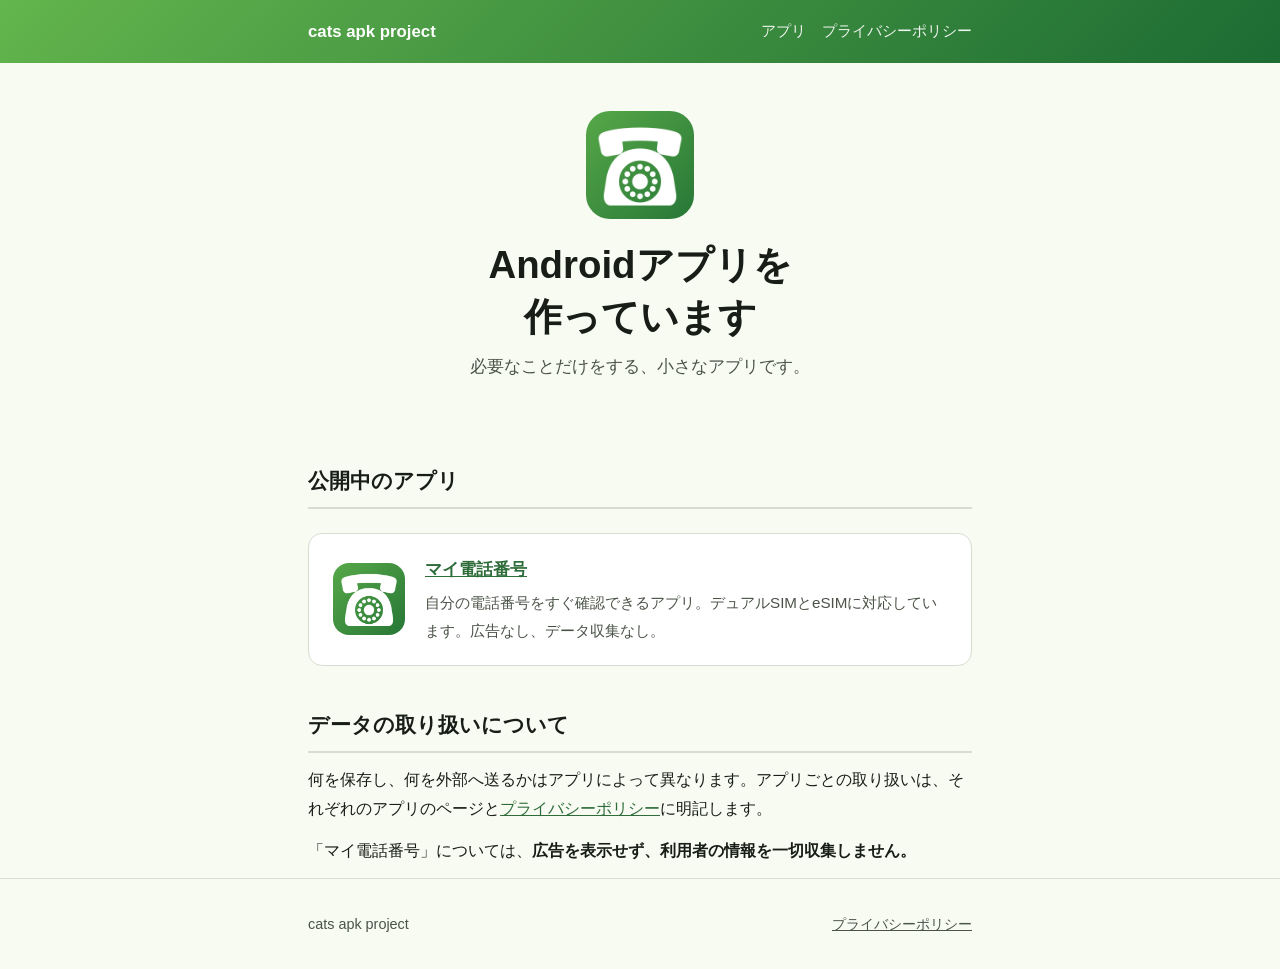
==== index.html @ 89dac84a "初版: サイトとプライバシーポリシー GitHub Pages で公開する静的サイト。Google Sites から移す。  - index.html             トップ - myphon" ====
<!DOCTYPE html>
<html lang="ja">
<head>
<meta charset="utf-8">
<meta name="viewport" content="width=device-width, initial-scale=1">
<title>cats apk project</title>
<meta name="description" content="Androidアプリを作っています。アプリごとのデータの取り扱いと、プライバシーポリシーを掲載しています。">
<link rel="icon" href="assets/icon.png">
<link rel="stylesheet" href="assets/style.css">
</head>
<body>

<!--
  日本語の文は1行に収めること。ソースの改行が半角スペースとして描画されるため、
  文の途中で改行すると「情報の 取り扱い」のように余計な空きが出る。
-->

<header class="site-header">
  <div class="wrap">
    <a href="./">cats apk project</a>
    <nav>
      <a href="myphonenumber.html">アプリ</a>
      <a href="privacy-policy.html">プライバシーポリシー</a>
    </nav>
  </div>
</header>

<main class="wrap">

  <section class="hero">
    <img class="icon" src="assets/icon.png" alt="">
    <h1>Androidアプリを<br>作っています</h1>
    <p class="lead">必要なことだけをする、小さなアプリです。</p>
  </section>

  <h2>公開中のアプリ</h2>

  <div class="card">
    <div class="app-row">
      <img src="assets/icon.png" alt="マイ電話番号のアイコン">
      <div>
        <h3 style="margin:0"><a href="myphonenumber.html">マイ電話番号</a></h3>
        <p>自分の電話番号をすぐ確認できるアプリ。デュアルSIMとeSIMに対応しています。広告なし、データ収集なし。</p>
      </div>
    </div>
  </div>

  <h2>データの取り扱いについて</h2>

  <!--
    ここでアプリ全体を主語にしないこと。「すべてのアプリが広告なし」と書くと、
    今後広告入りのアプリを出したときに、この記述が嘘になる。
    広告やデータ収集の有無は、必ずアプリごとに書く。
  -->

  <p>何を保存し、何を外部へ送るかはアプリによって異なります。アプリごとの取り扱いは、それぞれのアプリのページと<a href="privacy-policy.html">プライバシーポリシー</a>に明記します。</p>

  <p>「マイ電話番号」については、<strong>広告を表示せず、利用者の情報を一切収集しません。</strong></p>

</main>

<footer class="site-footer">
  <div class="wrap">
    <span>cats apk project</span>
    <span><a href="privacy-policy.html">プライバシーポリシー</a></span>
  </div>
</footer>

</body>
</html>
---- assets/style.css ----
/*
  配色はアプリアイコンの緑グラデーション (#63B54D -> #1C6B33) に合わせている。
  ダークテーマは prefers-color-scheme で切り替える。
*/

:root {
  --brand: #2e6c3a;
  --brand-light: #63b54d;
  --brand-dark: #1c6b33;
  --bg: #f7fbf2;
  --surface: #ffffff;
  --surface-alt: #ebefe6;
  --text: #191d17;
  --text-muted: #4b5348;
  --border: #d7ddd2;
  --max: 44rem;
}

@media (prefers-color-scheme: dark) {
  :root {
    --brand: #96d59b;
    --brand-light: #96d59b;
    --brand-dark: #135225;
    --bg: #111410;
    --surface: #1a1c19;
    --surface-alt: #1e201d;
    --text: #e1e4db;
    --text-muted: #b3b9ad;
    --border: #333630;
  }
}

* { box-sizing: border-box; }

html { -webkit-text-size-adjust: 100%; }

body {
  margin: 0;
  background: var(--bg);
  color: var(--text);
  font-family: -apple-system, BlinkMacSystemFont, "Hiragino Sans",
    "Hiragino Kaku Gothic ProN", "Noto Sans JP", "Yu Gothic", Meiryo,
    "Segoe UI", Roboto, sans-serif;
  line-height: 1.85;
  font-size: 16px;
}

.wrap {
  max-width: var(--max);
  margin: 0 auto;
  padding: 0 1.25rem;
}

/* ---- ヘッダー ---- */

.site-header {
  background: linear-gradient(135deg, #63b54d 0%, #1c6b33 100%);
  color: #fff;
  padding: 1rem 0;
}

.site-header .wrap {
  display: flex;
  align-items: center;
  gap: 0.75rem;
  flex-wrap: wrap;
}

.site-header a {
  color: #fff;
  text-decoration: none;
  font-weight: 700;
  font-size: 1.05rem;
}

.site-header nav {
  margin-left: auto;
  display: flex;
  gap: 1rem;
}

.site-header nav a {
  font-weight: 400;
  font-size: 0.95rem;
  opacity: 0.92;
}

.site-header nav a:hover { opacity: 1; text-decoration: underline; }

/* ---- ヒーロー ---- */

.hero {
  text-align: center;
  padding: 3rem 0 2.5rem;
}

.hero img.icon {
  width: 108px;
  height: 108px;
  border-radius: 24px;
  display: block;
  margin: 0 auto 1.25rem;
}

.hero h1 {
  font-size: clamp(1.7rem, 6vw, 2.4rem);
  margin: 0 0 0.5rem;
  line-height: 1.35;
}

.hero p.lead {
  color: var(--text-muted);
  margin: 0;
  font-size: 1.05rem;
}

/* ---- 本文 ---- */

main { padding-bottom: 4rem; }

h2 {
  font-size: 1.3rem;
  margin: 2.5rem 0 0.75rem;
  padding-bottom: 0.4rem;
  border-bottom: 2px solid var(--border);
}

h3 {
  font-size: 1.05rem;
  margin: 1.75rem 0 0.4rem;
  color: var(--brand);
}

p { margin: 0.75rem 0; }

ul { padding-left: 1.3rem; }
li { margin: 0.35rem 0; }

a { color: var(--brand); }

strong { font-weight: 700; }

/* ---- カード ---- */

.card {
  background: var(--surface);
  border: 1px solid var(--border);
  border-radius: 14px;
  padding: 1.25rem 1.5rem;
  margin: 1.5rem 0;
}

.card h3 { margin-top: 0; }

.app-row {
  display: flex;
  gap: 1.25rem;
  align-items: center;
  flex-wrap: wrap;
}

.app-row img {
  width: 72px;
  height: 72px;
  border-radius: 16px;
  flex-shrink: 0;
}

.app-row div { flex: 1 1 16rem; }
.app-row p { margin: 0.25rem 0 0; color: var(--text-muted); font-size: 0.95rem; }

/* ---- スクリーンショット ---- */

.shots {
  display: flex;
  gap: 1rem;
  overflow-x: auto;
  padding: 0.5rem 0 1rem;
  scroll-snap-type: x mandatory;
}

.shots figure {
  margin: 0;
  flex: 0 0 auto;
  width: 190px;
  scroll-snap-align: start;
}

.shots img {
  width: 100%;
  height: auto;
  border-radius: 12px;
  border: 1px solid var(--border);
  display: block;
}

.shots figcaption {
  font-size: 0.85rem;
  color: var(--text-muted);
  text-align: center;
  margin-top: 0.5rem;
  line-height: 1.5;
}

/* ---- 補足の囲み ---- */

.note {
  background: var(--surface-alt);
  border-left: 4px solid var(--brand);
  border-radius: 0 10px 10px 0;
  padding: 0.9rem 1.2rem;
  margin: 1.5rem 0;
}

.note p:first-child { margin-top: 0; }
.note p:last-child { margin-bottom: 0; }

/* ---- 言語切り替え ---- */

.lang-switch {
  text-align: right;
  font-size: 0.9rem;
  margin: 1.25rem 0 0;
  color: var(--text-muted);
}

/* ---- フッター ---- */

.site-footer {
  border-top: 1px solid var(--border);
  padding: 2rem 0;
  color: var(--text-muted);
  font-size: 0.9rem;
}

.site-footer .wrap {
  display: flex;
  justify-content: space-between;
  gap: 1rem;
  flex-wrap: wrap;
}

.site-footer a { color: var(--text-muted); }

/* ---- 表 ---- */

.table-scroll { overflow-x: auto; }

table {
  border-collapse: collapse;
  width: 100%;
  font-size: 0.95rem;
  margin: 1rem 0;
}

th, td {
  border: 1px solid var(--border);
  padding: 0.6rem 0.8rem;
  text-align: left;
  vertical-align: top;
}

th { background: var(--surface-alt); font-weight: 700; }
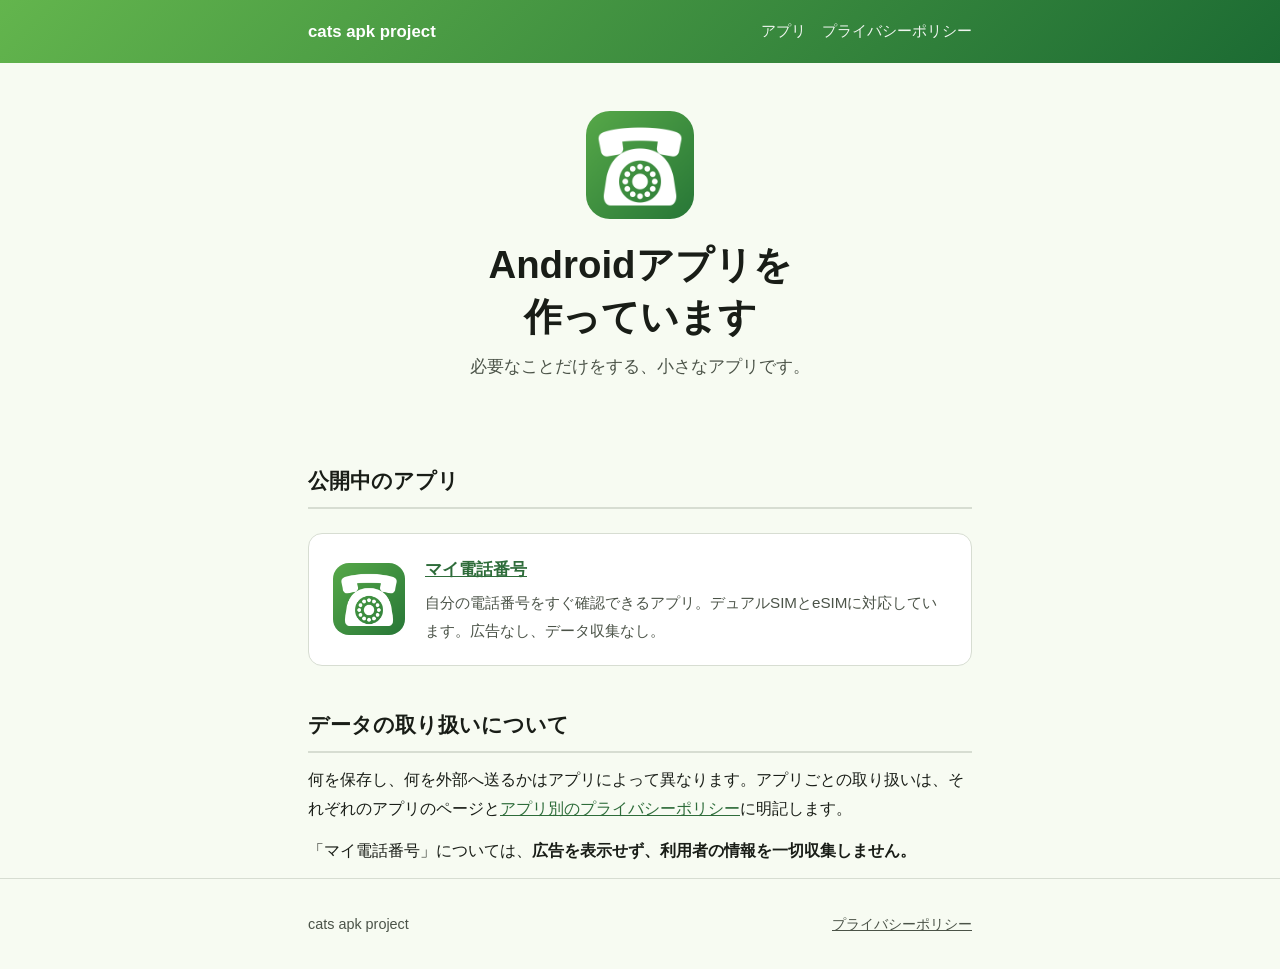
==== commit a2126431: "プライバシーポリシーをアプリごとに分ける これまで /privacy-policy.html にポリシーが1枚だけあり、中身は 「マイ電話番号」の話しか書いていなかった。次のアプリがこのURLを リン" ====
--- a/index.html
+++ b/index.html
@@ -20,7 +20,7 @@
     <a href="./">cats apk project</a>
     <nav>
       <a href="myphonenumber.html">アプリ</a>
-      <a href="privacy-policy.html">プライバシーポリシー</a>
+      <a href="privacy/">プライバシーポリシー</a>
     </nav>
   </div>
 </header>
@@ -53,7 +53,7 @@
     広告やデータ収集の有無は、必ずアプリごとに書く。
   -->
 
-  <p>何を保存し、何を外部へ送るかはアプリによって異なります。アプリごとの取り扱いは、それぞれのアプリのページと<a href="privacy-policy.html">プライバシーポリシー</a>に明記します。</p>
+  <p>何を保存し、何を外部へ送るかはアプリによって異なります。アプリごとの取り扱いは、それぞれのアプリのページと<a href="privacy/">アプリ別のプライバシーポリシー</a>に明記します。</p>
 
   <p>「マイ電話番号」については、<strong>広告を表示せず、利用者の情報を一切収集しません。</strong></p>
 
@@ -62,7 +62,7 @@
 <footer class="site-footer">
   <div class="wrap">
     <span>cats apk project</span>
-    <span><a href="privacy-policy.html">プライバシーポリシー</a></span>
+    <span><a href="privacy/">プライバシーポリシー</a></span>
   </div>
 </footer>
 
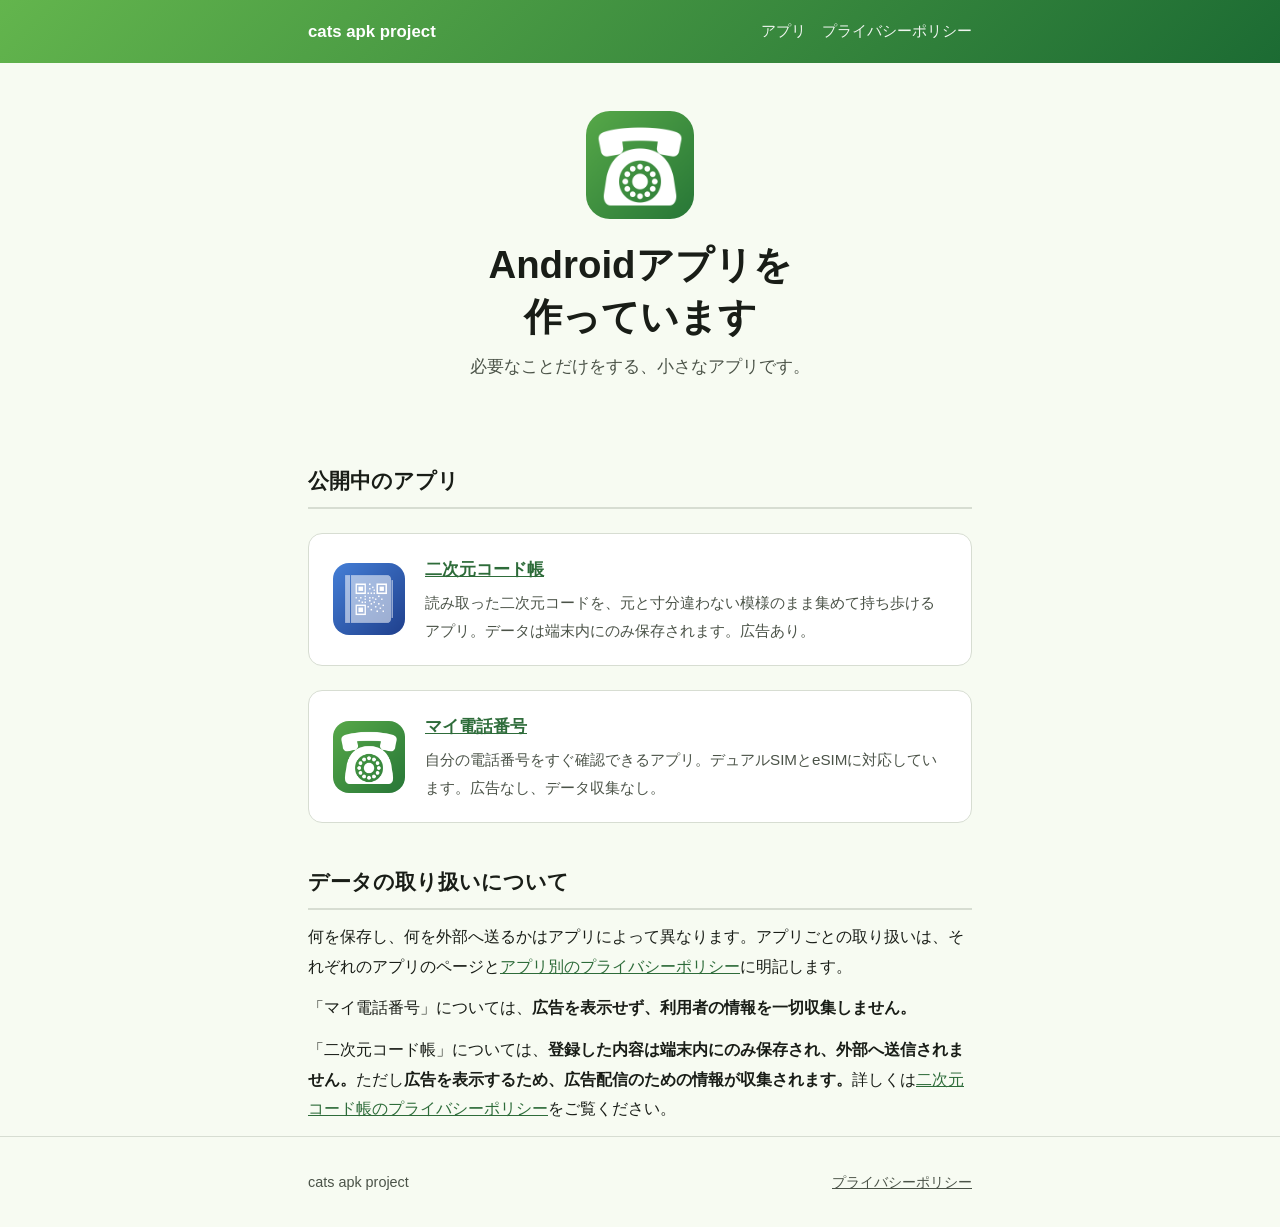
==== commit 685e2ec0: "「二次元コード帳」の紹介ページを追加 Play のストア掲載情報に載せたデベロッパーのウェブサイトから、 このアプリの情報にたどり着けるようにする。  - codebook.html を追加。スクリー" ====
--- a/index.html
+++ b/index.html
@@ -19,7 +19,7 @@
   <div class="wrap">
     <a href="./">cats apk project</a>
     <nav>
-      <a href="myphonenumber.html">アプリ</a>
+      <a href="#apps">アプリ</a>
       <a href="privacy/">プライバシーポリシー</a>
     </nav>
   </div>
@@ -33,7 +33,17 @@
     <p class="lead">必要なことだけをする、小さなアプリです。</p>
   </section>
 
-  <h2>公開中のアプリ</h2>
+  <h2 id="apps">公開中のアプリ</h2>
+
+  <div class="card">
+    <div class="app-row">
+      <img src="assets/icon-codebook.png" alt="二次元コード帳のアイコン">
+      <div>
+        <h3 style="margin:0"><a href="codebook.html">二次元コード帳</a></h3>
+        <p>読み取った二次元コードを、元と寸分違わない模様のまま集めて持ち歩けるアプリ。データは端末内にのみ保存されます。広告あり。</p>
+      </div>
+    </div>
+  </div>
 
   <div class="card">
     <div class="app-row">
@@ -57,6 +67,8 @@
 
   <p>「マイ電話番号」については、<strong>広告を表示せず、利用者の情報を一切収集しません。</strong></p>
 
+  <p>「二次元コード帳」については、<strong>登録した内容は端末内にのみ保存され、外部へ送信されません。</strong>ただし<strong>広告を表示するため、広告配信のための情報が収集されます。</strong>詳しくは<a href="privacy/codebook.html">二次元コード帳のプライバシーポリシー</a>をご覧ください。</p>
+
 </main>
 
 <footer class="site-footer">
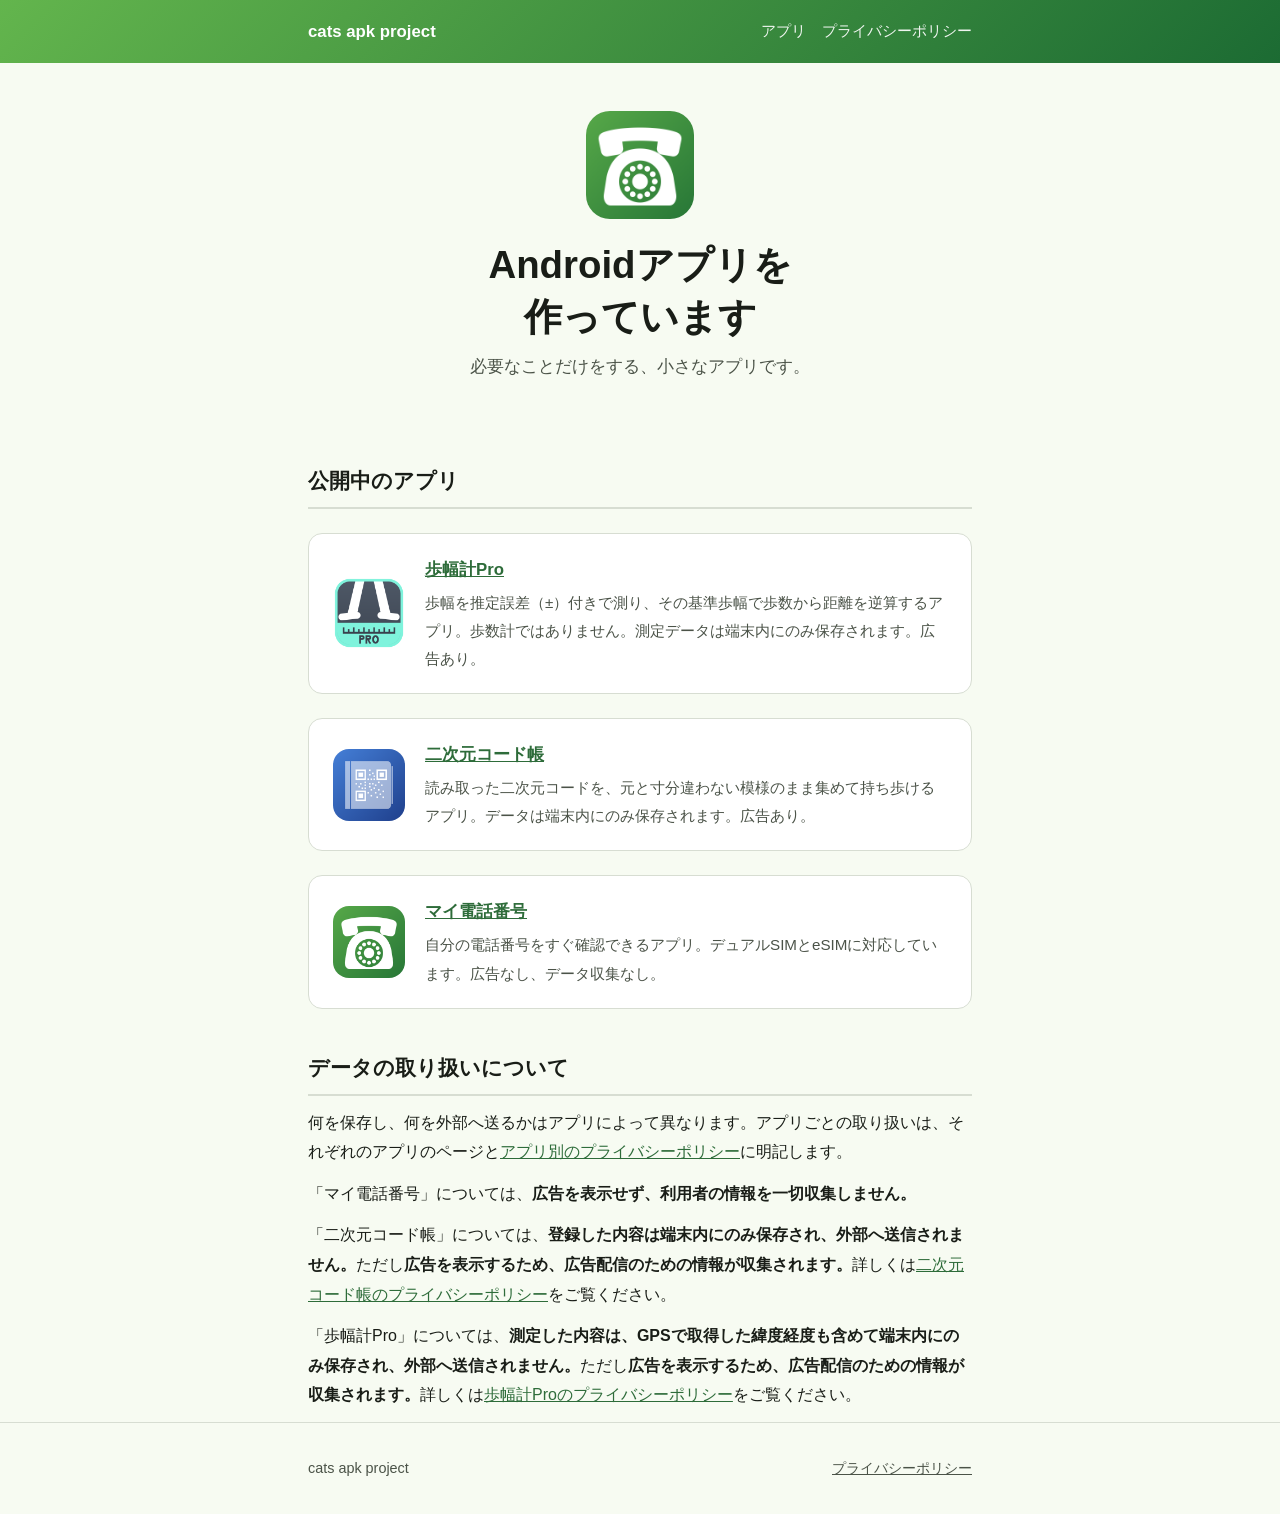
==== commit af1a4e99: "feat: 歩幅計Pro の紹介ページとプライバシーポリシーを追加 - steplengthpro.html … アプリの紹介 - privacy/steplengthpro.html / .en.h" ====
--- a/index.html
+++ b/index.html
@@ -37,6 +37,16 @@
 
   <div class="card">
     <div class="app-row">
+      <img src="assets/icon-steplengthpro.png" alt="歩幅計Proのアイコン">
+      <div>
+        <h3 style="margin:0"><a href="steplengthpro.html">歩幅計Pro</a></h3>
+        <p>歩幅を推定誤差（±）付きで測り、その基準歩幅で歩数から距離を逆算するアプリ。歩数計ではありません。測定データは端末内にのみ保存されます。広告あり。</p>
+      </div>
+    </div>
+  </div>
+
+  <div class="card">
+    <div class="app-row">
       <img src="assets/icon-codebook.png" alt="二次元コード帳のアイコン">
       <div>
         <h3 style="margin:0"><a href="codebook.html">二次元コード帳</a></h3>
@@ -69,6 +79,8 @@
 
   <p>「二次元コード帳」については、<strong>登録した内容は端末内にのみ保存され、外部へ送信されません。</strong>ただし<strong>広告を表示するため、広告配信のための情報が収集されます。</strong>詳しくは<a href="privacy/codebook.html">二次元コード帳のプライバシーポリシー</a>をご覧ください。</p>
 
+  <p>「歩幅計Pro」については、<strong>測定した内容は、GPSで取得した緯度経度も含めて端末内にのみ保存され、外部へ送信されません。</strong>ただし<strong>広告を表示するため、広告配信のための情報が収集されます。</strong>詳しくは<a href="privacy/steplengthpro.html">歩幅計Proのプライバシーポリシー</a>をご覧ください。</p>
+
 </main>
 
 <footer class="site-footer">
